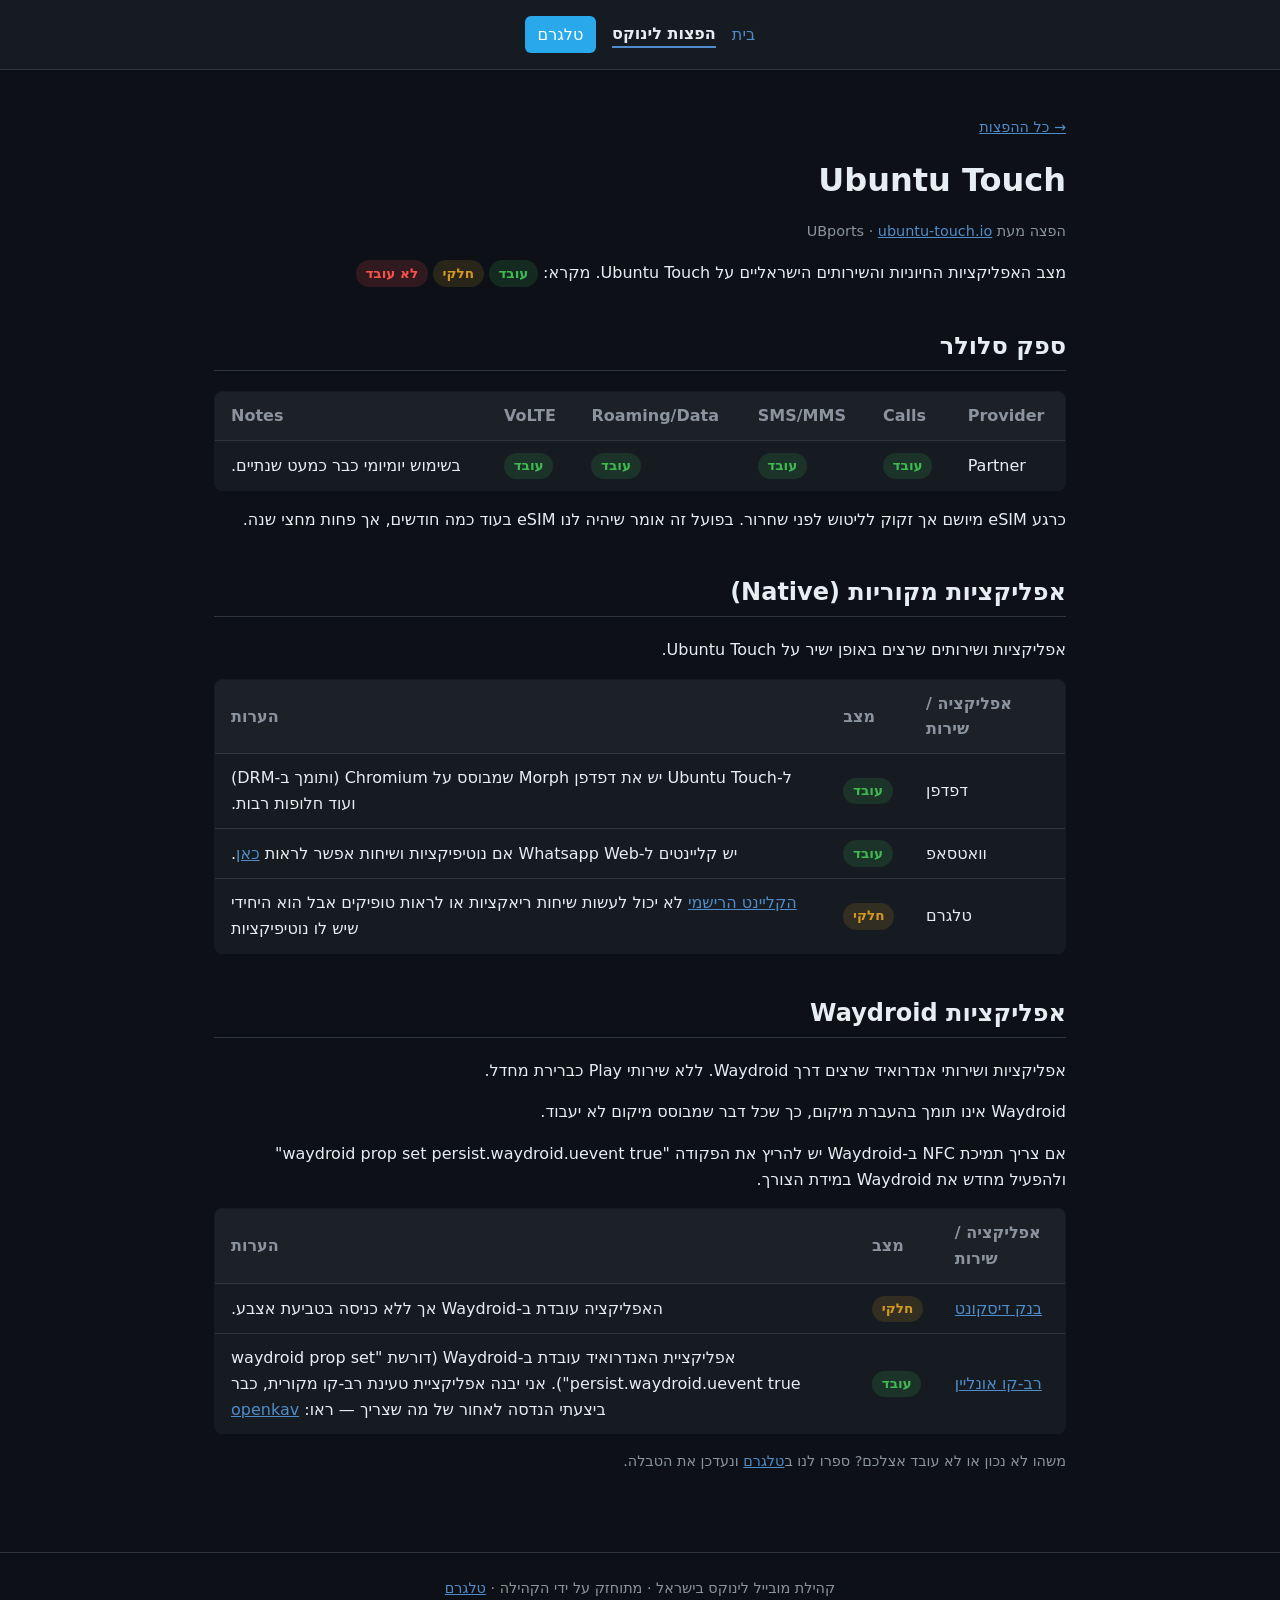
==== src/distributions/ubuntu-touch.html @ c49ae6a6 "inital commit" ====
<!DOCTYPE html>
<html lang="he" dir="rtl">
<head>
<meta charset="utf-8">
<meta name="viewport" content="width=device-width, initial-scale=1">
<title>Ubuntu Touch · מובייל לינוקס ישראל</title>
<meta name="description" content="מצב Ubuntu Touch: אפליקציות עובדות ושירותים ישראליים שנבדקו.">
<link rel="stylesheet" href="/css/style.css">
</head>
<body>
<!-- DISTRO TEMPLATE: copy this file (e.g. postmarketos.html), edit the tables, and add a card in index.html. -->
<header>
  <nav>
    <a href="/src/index.html">בית</a>
    <a href="/src/distributions/index.html">הפצות לינוקס</a>
    <a class="tg-btn" href="https://t.me/+HJlhVhZYEx5jYjc0" target="_blank" rel="noopener">טלגרם</a>
  </nav>
</header>

<main>
  <p class="meta"><a href="/src/distributions/index.html">→ כל ההפצות</a></p>
  <h1>Ubuntu Touch</h1>
  <p class="meta">הפצה מעת UBports · <a href="https://ubuntu-touch.io/" target="_blank" rel="noopener">ubuntu-touch.io</a></p>
  <p>מצב האפליקציות החיוניות והשירותים הישראליים על Ubuntu Touch. מקרא:
    <span class="badge ok">עובד</span>
    <span class="badge warn">חלקי</span>
    <span class="badge bad">לא עובד</span>
  </p>

  <h2>ספק סלולר</h2>
  <table class="status-table">
    <thead>
      <tr><th>Provider</th><th>Calls</th><th>SMS/MMS</th><th>Roaming/Data</th><th>VoLTE</th><th>Notes</th></tr>
    </thead>
    <tbody>
      <tr><td>Partner</td><td><span class="badge ok">עובד</span></td><td><span class="badge ok">עובד</span></td><td><span class="badge ok">עובד</span></td><td><span class="badge ok">עובד</span></td><td>בשימוש יומיומי כבר כמעט שנתיים.</td></tr>
    </tbody>
  </table>
  <p>כרגע eSIM מיושם אך זקוק לליטוש לפני שחרור. בפועל זה אומר שיהיה לנו eSIM בעוד כמה חודשים, אך פחות מחצי שנה.</p>

  <h2>אפליקציות מקוריות (Native)</h2>
  <p>אפליקציות ושירותים שרצים באופן ישיר על Ubuntu Touch.</p>
  <table class="status-table">
    <thead>
      <tr><th>אפליקציה / שירות</th><th>מצב</th><th>הערות</th></tr>
    </thead>
    <tbody>
      <tr><td>דפדפן</td><td><span class="badge ok">עובד</span></td><td>ל-Ubuntu Touch יש את דפדפן Morph שמבוסס על Chromium (ותומך ב-DRM) ועוד חלופות רבות.</td></tr>
      <td>וואטסאפ</td><td><span class="badge ok">עובד</span></td><td>יש קליינטים ל-Whatsapp Web אם נוטיפיקציות ושיחות אפשר לראות <a href="https://next.open-store.io/apps/#search=whatsapp&sort=relevance">כאן</a>.</td></tr>
      <td>טלגרם</td><td><span class="badge warn">חלקי</span></td><td><a href="https://next.open-store.io/app/teleports.ubports/">הקליינט הרישמי</a> לא יכול לעשות שיחות ריאקציות או לראות טופיקים אבל הוא היחידי שיש לו נוטיפיקציות</td></tr>
    </tbody>
  </table>

  <h2>אפליקציות Waydroid</h2>
  <p>אפליקציות ושירותי אנדרואיד שרצים דרך Waydroid. ללא שירותי Play כברירת מחדל.</p>
  <p>Waydroid אינו תומך בהעברת מיקום, כך שכל דבר שמבוסס מיקום לא יעבוד.</p>
  <p>אם צריך תמיכת NFC ב-Waydroid יש להריץ את הפקודה "waydroid prop set persist.waydroid.uevent true" ולהפעיל מחדש את Waydroid במידת הצורך.</p>
  <table class="status-table">
    <thead>
      <tr><th>אפליקציה / שירות</th><th>מצב</th><th>הערות</th></tr>
    </thead>
    <tbody>
      <tr><td><a href="https://play.google.com/store/apps/details?id=com.ideomobile.discount&hl=en">בנק דיסקונט</a></td><td><span class="badge warn">חלקי</span></td><td>האפליקציה עובדת ב-Waydroid אך ללא כניסה בטביעת אצבע.</td></tr>
      <tr><td><a href="https://play.google.com/store/apps/details?id=com.pcentra.ravkavonlinemobile">רב-קו אונליין</a></td><td><span class="badge ok">עובד</span></td><td>אפליקציית האנדרואיד עובדת ב-Waydroid (דורשת "waydroid prop set persist.waydroid.uevent true"). אני יבנה אפליקציית טעינת רב-קו מקורית, כבר ביצעתי הנדסה לאחור של מה שצריך — ראו: <a href="https://github.com/ChromiumOS-Guy/OpenKav">openkav</a></td></tr>
    </tbody>
  </table>

  <p class="meta">משהו לא נכון או לא עובד אצלכם? ספרו לנו ב<a href="https://t.me/+HJlhVhZYEx5jYjc0" target="_blank" rel="noopener">טלגרם</a> ונעדכן את הטבלה.</p>
</main>

<footer>
  קהילת מובייל לינוקס בישראל · מתוחזק על ידי הקהילה · <a href="https://t.me/+HJlhVhZYEx5jYjc0" target="_blank" rel="noopener">טלגרם</a>
</footer>
<script src="/js/main.js"></script>
</body>
</html>
---- css/style.css ----
:root {
  --bg: #0d1117;
  --card: #161b22;
  --border: #30363d;
  --text: #e6edf3;
  --muted: #8b949e;
  --accent: #4f8cc9;
  --ok: #3fb950;
  --warn: #d29922;
  --bad: #f85149;
  --tg: #29a9eb;
}

* { box-sizing: border-box; }

body {
  margin: 0;
  font-family: system-ui, -apple-system, Segoe UI, Roboto, sans-serif;
  background: var(--bg);
  color: var(--text);
  line-height: 1.6;
}

a { color: var(--accent); }

header {
  border-bottom: 1px solid var(--border);
  background: var(--card);
}

nav {
  max-width: 900px;
  margin: 0 auto;
  padding: 1rem 1.5rem;
  display: flex;
  flex-wrap: wrap;
  gap: 1rem;
  align-items: center;
  justify-content: center;
}

nav .brand {
  font-weight: 700;
  margin-right: auto;
  color: var(--text);
  text-decoration: none;
}

nav a { text-decoration: none; }
nav a:hover { text-decoration: underline; }
nav a.active { color: var(--text); font-weight: 600; border-bottom: 2px solid var(--accent); }

.tg-btn {
  background: var(--tg);
  color: #fff !important;
  padding: 0.35rem 0.8rem;
  border-radius: 6px;
}
.tg-btn:hover { text-decoration: none; opacity: 0.9; }

main {
  max-width: 900px;
  margin: 0 auto;
  padding: 2rem 1.5rem 4rem;
}

h1 { line-height: 1.2; }
h2 { border-bottom: 1px solid var(--border); padding-bottom: 0.3rem; margin-top: 2.5rem; }

.hero {
  text-align: center;
  padding: 2rem 0 1rem;
}
.hero p { color: var(--muted); font-size: 1.15rem; max-width: 600px; margin: 0.5rem auto; }

.cards {
  display: grid;
  grid-template-columns: repeat(auto-fit, minmax(240px, 1fr));
  gap: 1rem;
  margin: 2rem 0;
}
.card {
  background: var(--card);
  border: 1px solid var(--border);
  border-radius: 8px;
  padding: 1.2rem;
}
.card h3 { margin-top: 0; }
.card a { display: inline-block; margin-top: 0.5rem; }

/* Distro status system */
.status-table {
  width: 100%;
  border-collapse: collapse;
  background: var(--card);
  border: 1px solid var(--border);
  border-radius: 8px;
  overflow: hidden;
  margin: 1rem 0;
}
.status-table th, .status-table td {
  text-align: left;
  padding: 0.7rem 1rem;
  border-bottom: 1px solid var(--border);
}
.status-table th { background: #1c2128; color: var(--muted); font-weight: 600; }
.status-table tr:last-child td { border-bottom: none; }

.badge {
  display: inline-block;
  padding: 0.15rem 0.6rem;
  border-radius: 999px;
  font-size: 0.85rem;
  font-weight: 600;
  white-space: nowrap;
}
.badge.ok   { background: rgba(63,185,80,0.15);  color: var(--ok); }
.badge.warn { background: rgba(210,153,34,0.15); color: var(--warn); }
.badge.bad  { background: rgba(248,81,73,0.15);  color: var(--bad); }

.meta { color: var(--muted); font-size: 0.9rem; }

footer {
  border-top: 1px solid var(--border);
  color: var(--muted);
  text-align: center;
  padding: 1.5rem;
  font-size: 0.9rem;
}
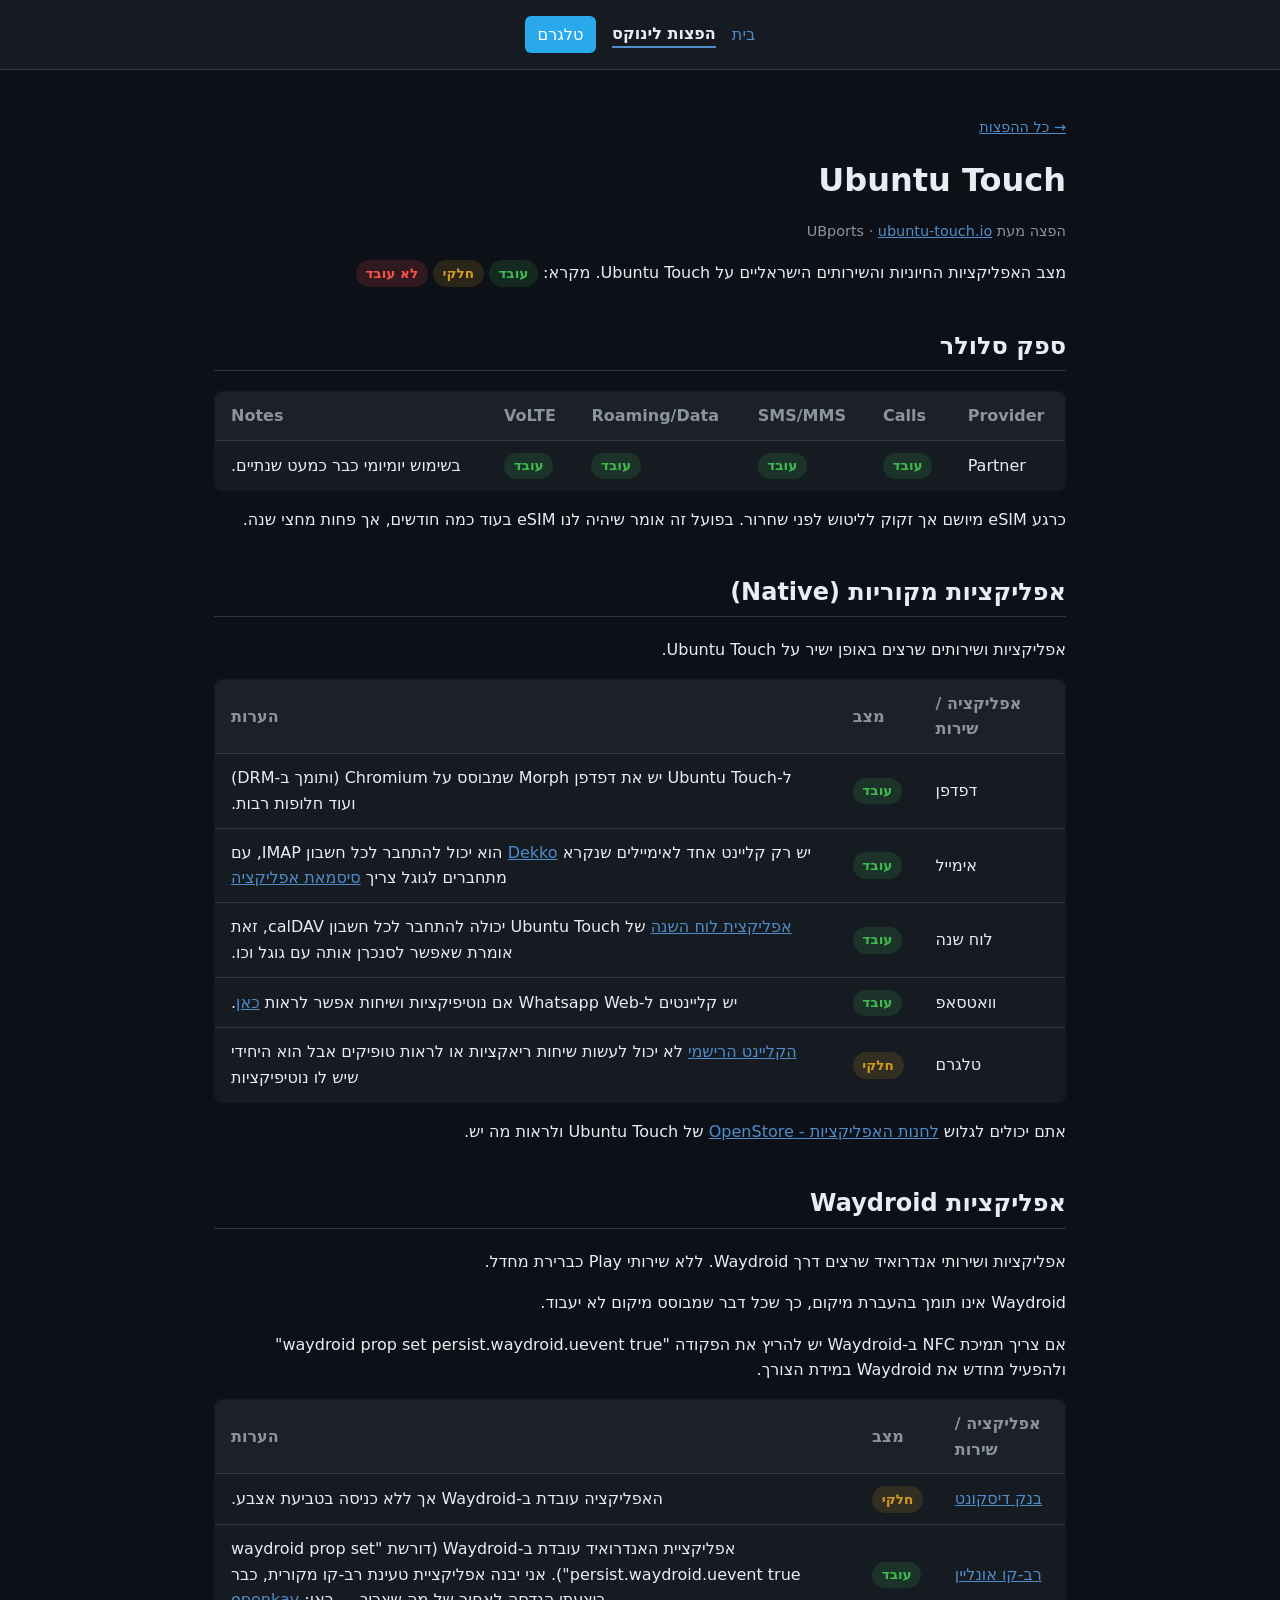
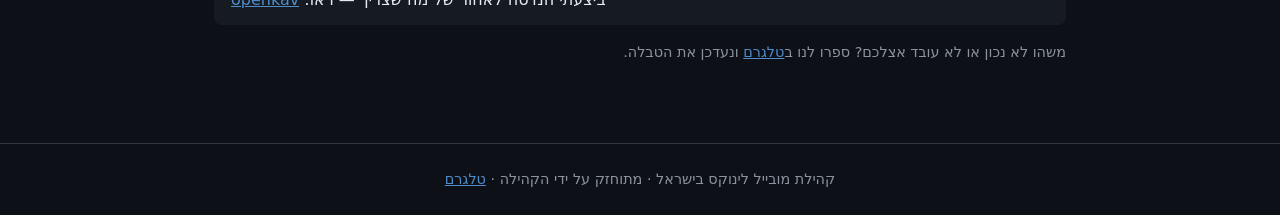
==== commit 90be1279: "add more apps to the ubuntu touch page" ====
--- a/src/distributions/ubuntu-touch.html
+++ b/src/distributions/ubuntu-touch.html
@@ -46,10 +46,13 @@
     </thead>
     <tbody>
       <tr><td>דפדפן</td><td><span class="badge ok">עובד</span></td><td>ל-Ubuntu Touch יש את דפדפן Morph שמבוסס על Chromium (ותומך ב-DRM) ועוד חלופות רבות.</td></tr>
+      <tr><td>אימייל</td><td><span class="badge ok">עובד</span></td><td>יש רק קליינט אחד לאימיילים שנקרא <a href="https://next.open-store.io/app/dekko2.dekkoproject/">Dekko</a> הוא יכול להתחבר לכל חשבון IMAP, עם מתחברים לגוגל צריך <a href="https://support.google.com/accounts/answer/185833?hl=he">סיסמאת אפליקציה</a> </td></tr>
+      <tr><td>לוח שנה</td><td><span class="badge ok">עובד</span></td><td><a href="https://next.open-store.io/app/calendar.ubports/">אפליקצית לוח השנה</a> של Ubuntu Touch יכולה להתחבר לכל חשבון calDAV, זאת אומרת שאפשר לסנכרן אותה עם גוגל וכו.</td></tr>
       <td>וואטסאפ</td><td><span class="badge ok">עובד</span></td><td>יש קליינטים ל-Whatsapp Web אם נוטיפיקציות ושיחות אפשר לראות <a href="https://next.open-store.io/apps/#search=whatsapp&sort=relevance">כאן</a>.</td></tr>
       <td>טלגרם</td><td><span class="badge warn">חלקי</span></td><td><a href="https://next.open-store.io/app/teleports.ubports/">הקליינט הרישמי</a> לא יכול לעשות שיחות ריאקציות או לראות טופיקים אבל הוא היחידי שיש לו נוטיפיקציות</td></tr>
     </tbody>
   </table>
+  <p>אתם יכולים לגלוש <a href="https://next.open-store.io/">לחנות האפליקציות - OpenStore</a> של Ubuntu Touch ולראות מה יש.</p>
 
   <h2>אפליקציות Waydroid</h2>
   <p>אפליקציות ושירותי אנדרואיד שרצים דרך Waydroid. ללא שירותי Play כברירת מחדל.</p>
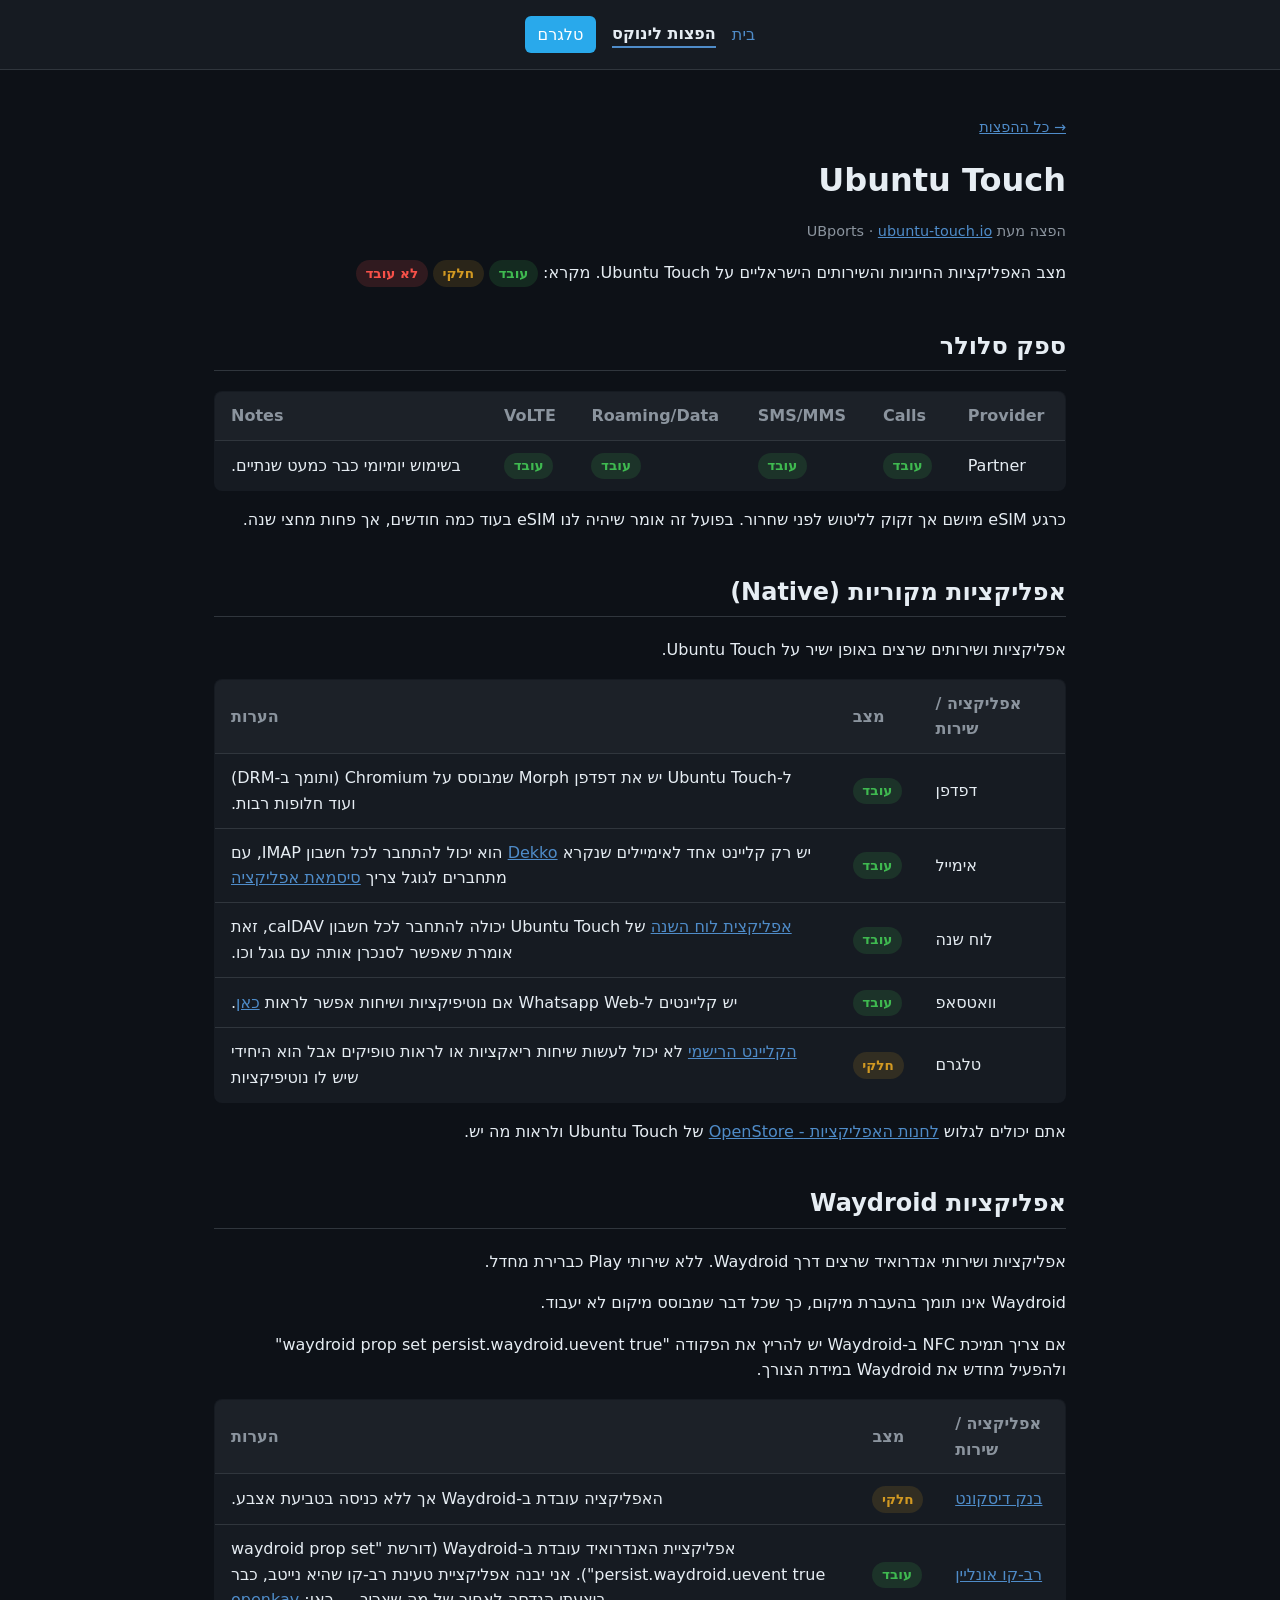
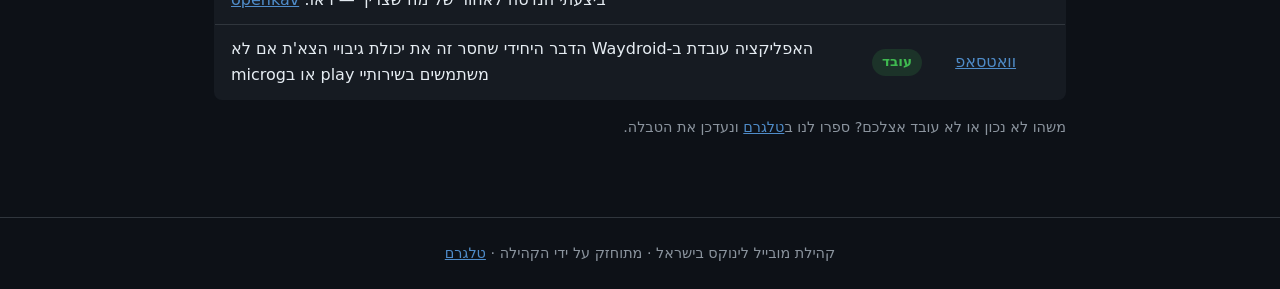
==== commit f3526346: "add whatsapp to waydroid list" ====
--- a/src/distributions/ubuntu-touch.html
+++ b/src/distributions/ubuntu-touch.html
@@ -63,8 +63,9 @@
       <tr><th>אפליקציה / שירות</th><th>מצב</th><th>הערות</th></tr>
     </thead>
     <tbody>
-      <tr><td><a href="https://play.google.com/store/apps/details?id=com.ideomobile.discount&hl=en">בנק דיסקונט</a></td><td><span class="badge warn">חלקי</span></td><td>האפליקציה עובדת ב-Waydroid אך ללא כניסה בטביעת אצבע.</td></tr>
-      <tr><td><a href="https://play.google.com/store/apps/details?id=com.pcentra.ravkavonlinemobile">רב-קו אונליין</a></td><td><span class="badge ok">עובד</span></td><td>אפליקציית האנדרואיד עובדת ב-Waydroid (דורשת "waydroid prop set persist.waydroid.uevent true"). אני יבנה אפליקציית טעינת רב-קו מקורית, כבר ביצעתי הנדסה לאחור של מה שצריך — ראו: <a href="https://github.com/ChromiumOS-Guy/OpenKav">openkav</a></td></tr>
+      <tr><td><a href="https://play.google.com/store/apps/details?id=com.ideomobile.discount&hl=he">בנק דיסקונט</a></td><td><span class="badge warn">חלקי</span></td><td>האפליקציה עובדת ב-Waydroid אך ללא כניסה בטביעת אצבע.</td></tr>
+      <tr><td><a href="https://play.google.com/store/apps/details?id=com.pcentra.ravkavonlinemobile">רב-קו אונליין</a></td><td><span class="badge ok">עובד</span></td><td>אפליקציית האנדרואיד עובדת ב-Waydroid (דורשת "waydroid prop set persist.waydroid.uevent true"). אני יבנה אפליקציית טעינת רב-קו שהיא נייטב, כבר ביצעתי הנדסה לאחור של מה שצריך — ראו: <a href="https://github.com/ChromiumOS-Guy/OpenKav">openkav</a></td></tr>
+      <tr><td><a href="https://play.google.com/store/apps/details?id=com.whatsapp&hl=he">וואטסאפ</a></td><td><span class="badge ok">עובד</span></td><td>האפליקציה עובדת ב-Waydroid הדבר היחידי שחסר זה את יכולת גיבויי הצא'ת אם לא משתמשים בשירותיי play או בmicrog </td></tr>
     </tbody>
   </table>
 
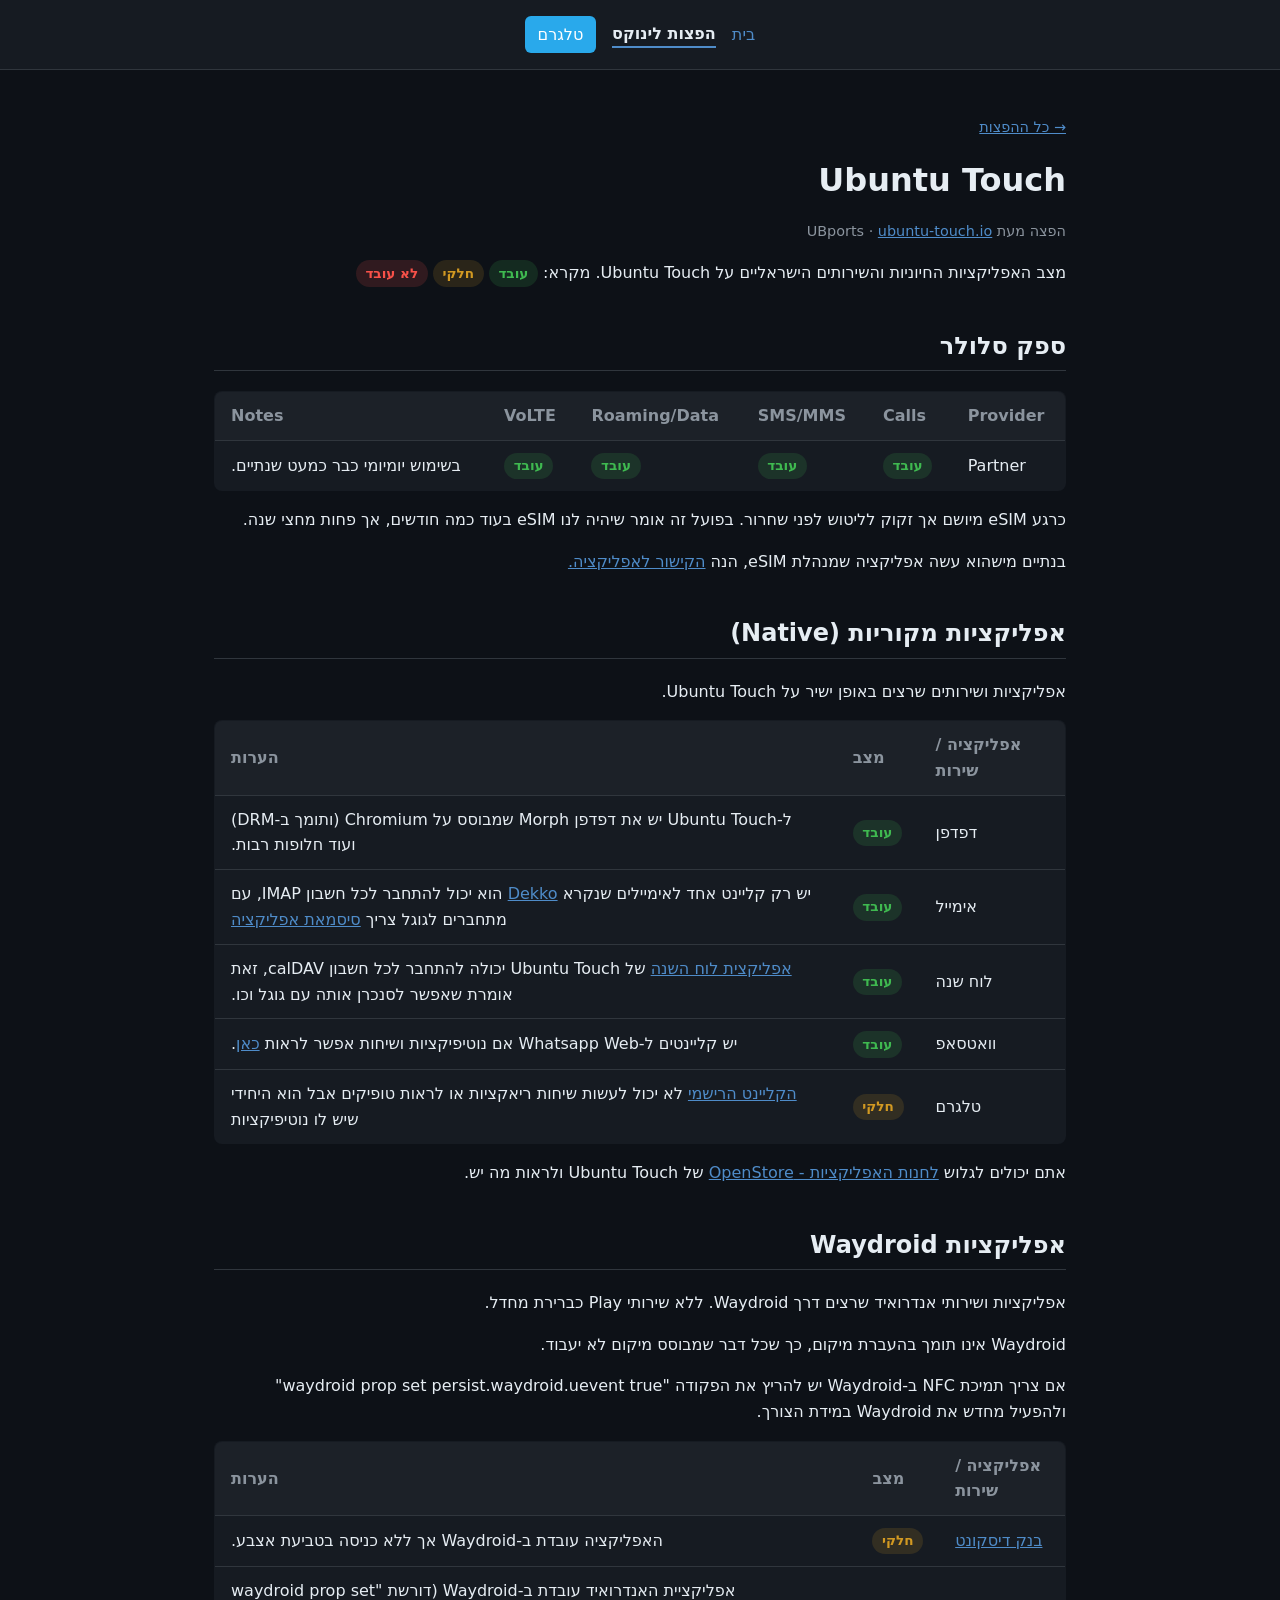
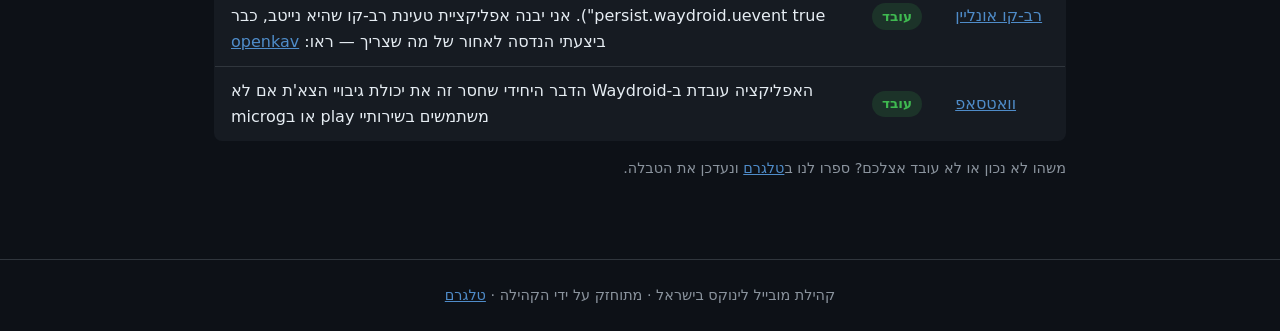
==== commit 19c97db4: "add new eSIM development to UT page" ====
--- a/src/distributions/ubuntu-touch.html
+++ b/src/distributions/ubuntu-touch.html
@@ -37,6 +37,7 @@
     </tbody>
   </table>
   <p>כרגע eSIM מיושם אך זקוק לליטוש לפני שחרור. בפועל זה אומר שיהיה לנו eSIM בעוד כמה חודשים, אך פחות מחצי שנה.</p>
+  <p>בנתיים מישהוא עשה אפליקציה שמנהלת eSIM, הנה <a href="https://github.com/muhammad23012009/usim">הקישור לאפליקציה.</a></p>
 
   <h2>אפליקציות מקוריות (Native)</h2>
   <p>אפליקציות ושירותים שרצים באופן ישיר על Ubuntu Touch.</p>
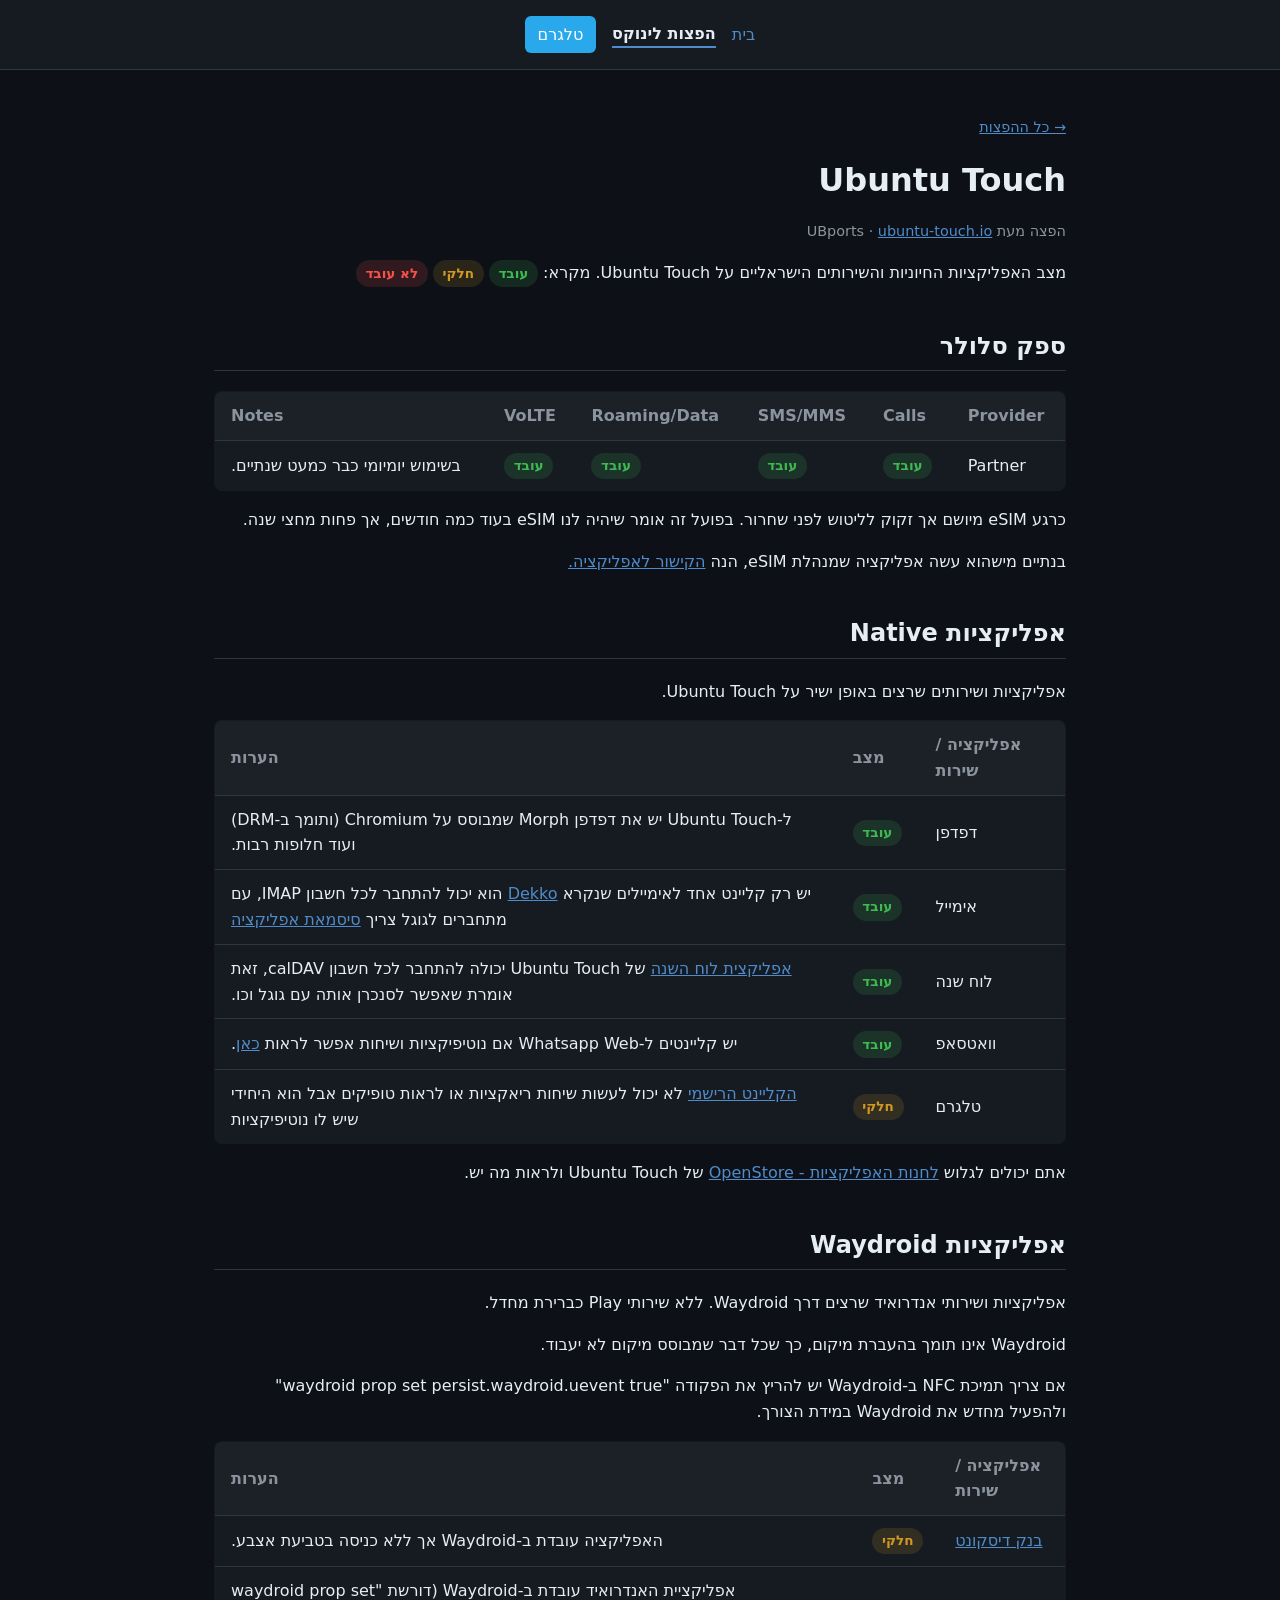
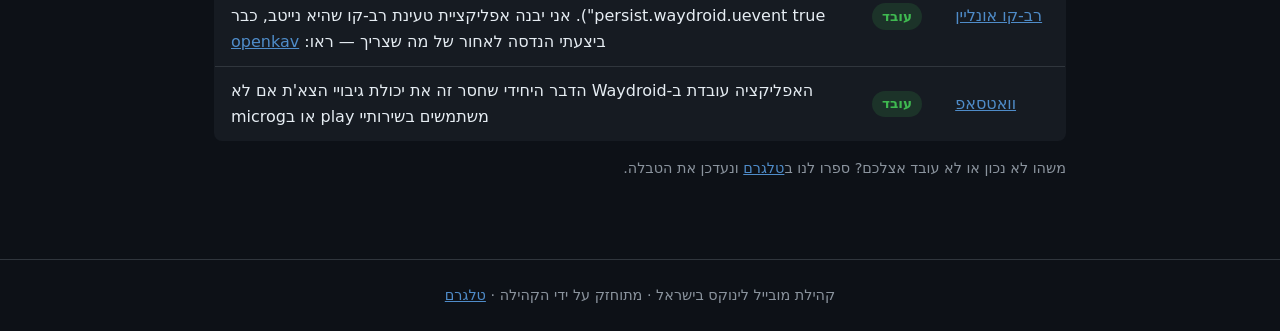
==== commit ca02281d: "remove clanker title" ====
--- a/src/distributions/ubuntu-touch.html
+++ b/src/distributions/ubuntu-touch.html
@@ -39,7 +39,7 @@
   <p>כרגע eSIM מיושם אך זקוק לליטוש לפני שחרור. בפועל זה אומר שיהיה לנו eSIM בעוד כמה חודשים, אך פחות מחצי שנה.</p>
   <p>בנתיים מישהוא עשה אפליקציה שמנהלת eSIM, הנה <a href="https://github.com/muhammad23012009/usim">הקישור לאפליקציה.</a></p>
 
-  <h2>אפליקציות מקוריות (Native)</h2>
+  <h2>אפליקציות Native</h2>
   <p>אפליקציות ושירותים שרצים באופן ישיר על Ubuntu Touch.</p>
   <table class="status-table">
     <thead>
